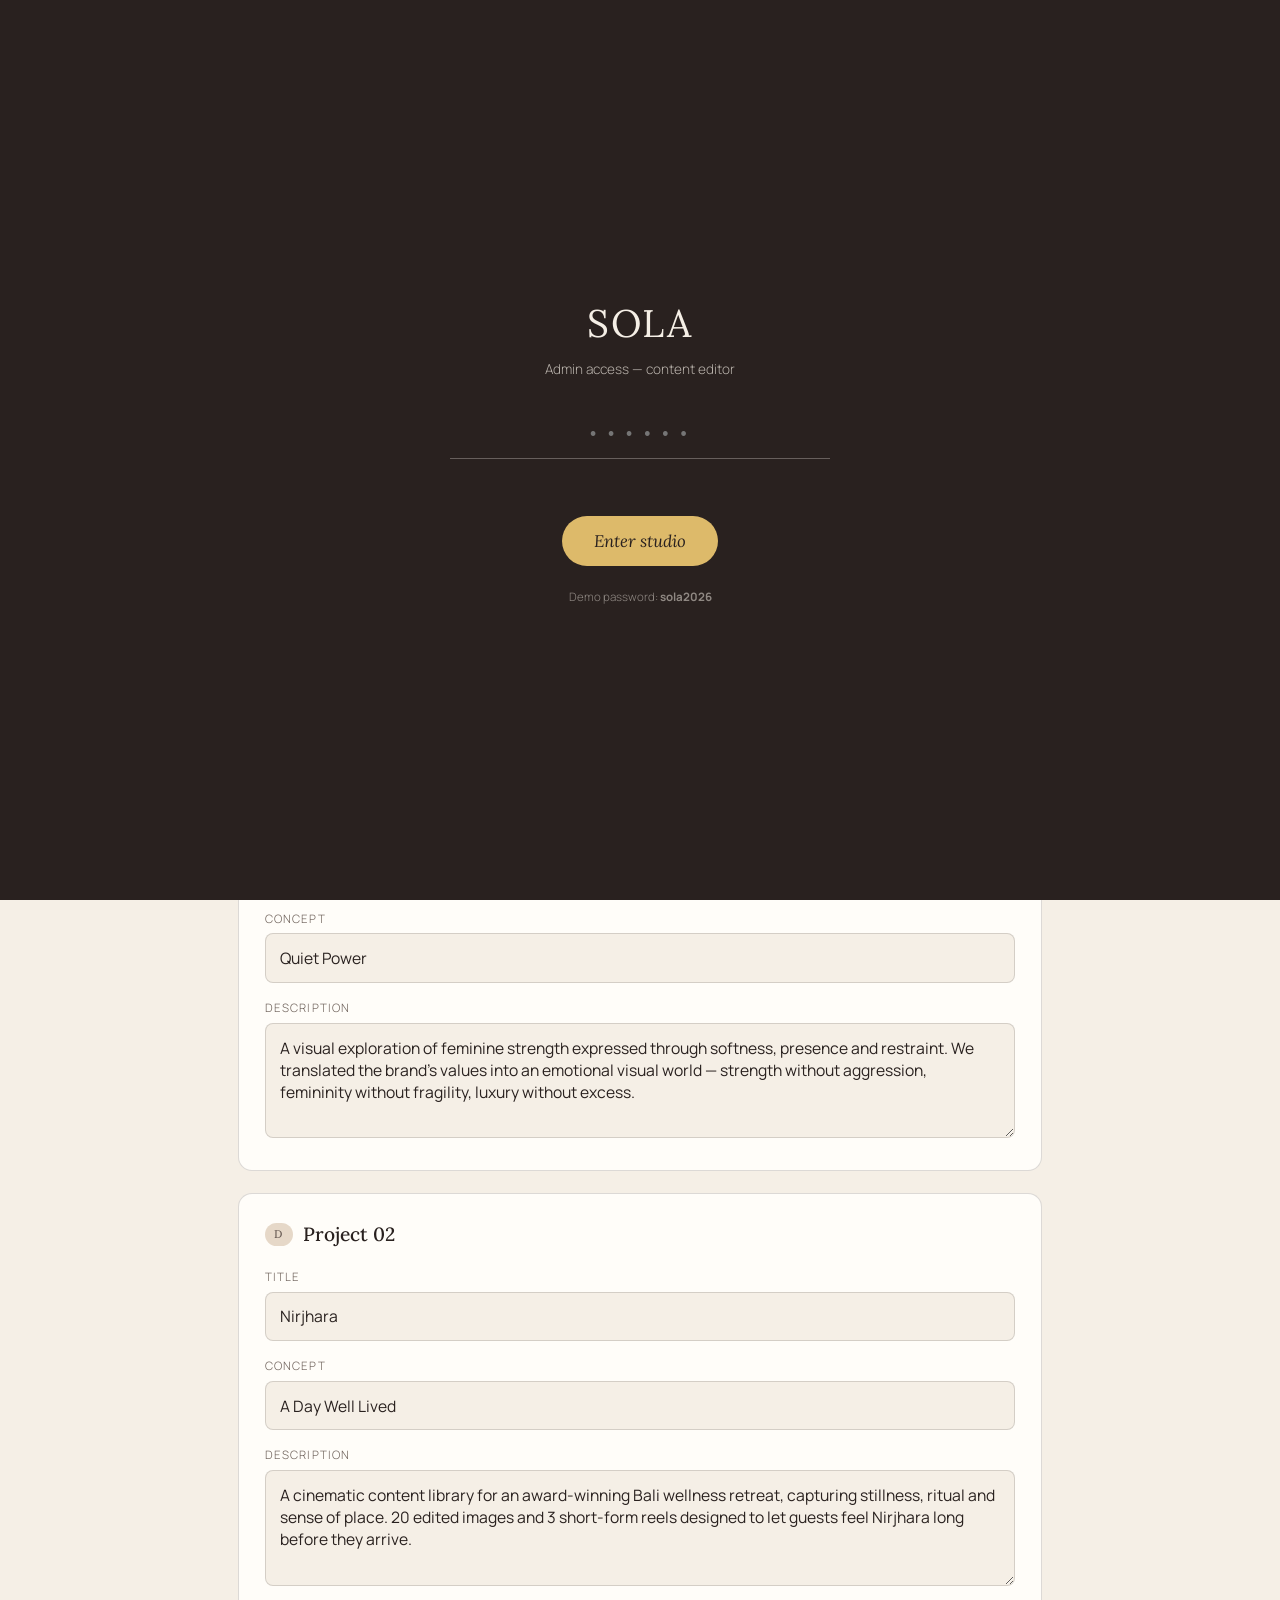
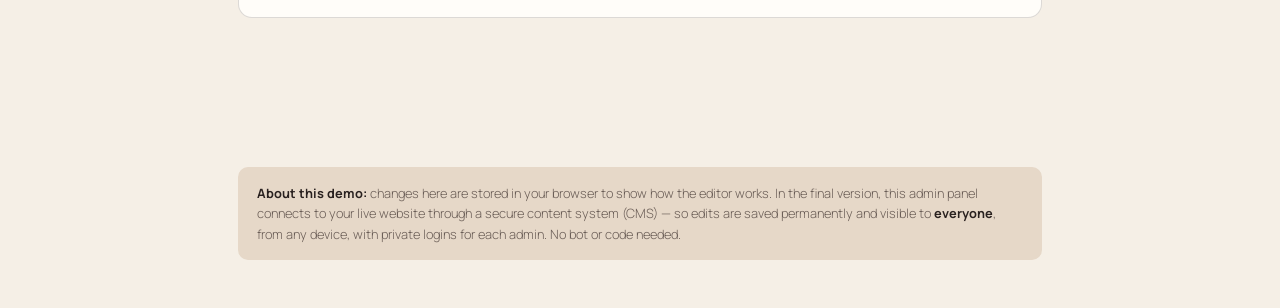
==== admin.html @ 769007fc "feat: SOLA brand palette + Lora/Manrope fonts, Selected Work (Sensei, Nirjhara), admin CMS demo pane" ====
<!DOCTYPE html>
<html lang="en">
<head>
<meta charset="UTF-8" />
<meta name="viewport" content="width=device-width, initial-scale=1.0" />
<meta name="robots" content="noindex, nofollow" />
<title>SOLA · Admin (Demo)</title>
<link rel="preconnect" href="https://fonts.googleapis.com">
<link rel="preconnect" href="https://fonts.gstatic.com" crossorigin>
<link href="https://fonts.googleapis.com/css2?family=Lora:ital,wght@0,400;0,500;1,400&family=Manrope:wght@300;400;500;600&display=swap" rel="stylesheet">
<style>
  :root{
    --cream:#f5efe6;--cream-2:#e6d8c8;--ink:#29211f;--ink-soft:#6b5e57;
    --gold:#ddba6a;--blush:#d9afa3;--line:rgba(41,33,31,.16);--ease:cubic-bezier(.16,1,.3,1);
  }
  *{margin:0;padding:0;box-sizing:border-box}
  body{background:var(--cream);color:var(--ink);font-family:'Manrope',sans-serif;font-weight:300;line-height:1.5;min-height:100vh}
  .serif{font-family:'Lora',serif}
  a{color:var(--gold);text-decoration:none}
  .wrap{max-width:900px;margin:0 auto;padding:clamp(1.4rem,4vw,3rem)}

  /* login */
  #gate{position:fixed;inset:0;background:var(--ink);color:var(--cream);display:flex;align-items:center;justify-content:center;z-index:50}
  #gate .box{width:min(92vw,380px);text-align:center}
  #gate h1{font-family:'Lora',serif;font-weight:400;font-size:2.4rem;margin-bottom:.4rem;letter-spacing:.04em}
  #gate p{opacity:.7;font-size:.85rem;margin-bottom:2rem}
  #gate input{width:100%;background:transparent;border:none;border-bottom:1px solid rgba(245,239,230,.3);color:var(--cream);padding:.8rem 0;font-size:1.1rem;text-align:center;letter-spacing:.2em}
  #gate input:focus{outline:none;border-color:var(--gold)}
  #gate button{margin-top:1.6rem;background:var(--gold);color:var(--ink);border:none;padding:.85rem 2rem;border-radius:50px;font-family:'Lora',serif;font-style:italic;font-size:1.05rem;cursor:pointer}
  #gate .hint{margin-top:1.4rem;font-size:.72rem;opacity:.5}
  #gate .err{color:var(--blush);font-size:.8rem;margin-top:1rem;height:1rem}

  /* panel */
  header.bar{border-bottom:1px solid var(--line);background:var(--cream)}
  header.bar .wrap{display:flex;justify-content:space-between;align-items:center;padding-top:1.2rem;padding-bottom:1.2rem}
  header.bar .logo{font-family:'Lora',serif;font-size:1.4rem;letter-spacing:.3em}
  header.bar .tag{font-size:.66rem;letter-spacing:.18em;text-transform:uppercase;color:var(--ink-soft)}
  .lead{font-family:'Lora',serif;font-size:clamp(1.6rem,4vw,2.6rem);font-weight:400;margin:2.2rem 0 .4rem}
  .sub{color:var(--ink-soft);max-width:60ch;margin-bottom:2.4rem;font-size:.98rem}
  .card{background:#fffdf9;border:1px solid var(--line);border-radius:14px;padding:1.6rem;margin-bottom:1.4rem}
  .card h2{font-family:'Lora',serif;font-weight:500;font-size:1.2rem;margin-bottom:1.2rem;display:flex;align-items:center;gap:.6rem}
  .card h2 .n{font-size:.7rem;background:var(--cream-2);color:var(--ink-soft);padding:.2rem .6rem;border-radius:50px;letter-spacing:.1em}
  label{display:block;font-size:.72rem;letter-spacing:.1em;text-transform:uppercase;color:var(--ink-soft);margin:1rem 0 .4rem}
  input[type=text],textarea{width:100%;background:var(--cream);border:1px solid var(--line);border-radius:8px;padding:.8rem .9rem;font-family:'Manrope';font-size:.98rem;color:var(--ink);resize:vertical}
  input:focus,textarea:focus{outline:none;border-color:var(--gold)}
  .color-row{display:flex;align-items:center;gap:1rem;flex-wrap:wrap}
  .color-row input[type=color]{width:54px;height:40px;border:1px solid var(--line);border-radius:8px;background:none;cursor:pointer}
  .swatches{display:flex;gap:.5rem;flex-wrap:wrap}
  .swatches button{width:32px;height:32px;border-radius:50%;border:1px solid var(--line);cursor:pointer}
  .actions{position:sticky;bottom:0;background:linear-gradient(transparent,var(--cream) 30%);padding:1.4rem 0;display:flex;gap:1rem;flex-wrap:wrap;align-items:center}
  .btn{border:none;border-radius:50px;padding:.9rem 1.8rem;font-family:'Lora',serif;font-style:italic;font-size:1.05rem;cursor:pointer}
  .btn-primary{background:var(--ink);color:var(--cream)}
  .btn-ghost{background:none;border:1px solid var(--line);color:var(--ink)}
  .saved{color:var(--ink-soft);font-size:.85rem;opacity:0;transition:opacity .3s}
  .saved.show{opacity:1}
  .note{font-size:.8rem;color:var(--ink-soft);background:var(--cream-2);border-radius:10px;padding:1rem 1.2rem;margin-top:1.6rem;line-height:1.6}
  .note b{color:var(--ink)}
</style>
</head>
<body>

<div id="gate">
  <div class="box">
    <h1 class="serif">SOLA</h1>
    <p>Admin access — content editor</p>
    <input id="pw" type="password" placeholder="• • • • • •" autocomplete="off"/>
    <div class="err" id="err"></div>
    <button onclick="login()">Enter studio</button>
    <div class="hint">Demo password: <b>sola2026</b></div>
  </div>
</div>

<header class="bar">
  <div class="wrap">
    <span class="logo">SOLA</span>
    <span class="tag">Content editor · Demo</span>
  </div>
</header>

<main class="wrap">
  <p class="lead serif">Edit your website</p>
  <p class="sub">Make changes to your site without touching any code — update text, swap your accent colour and refine your project stories. Click <b>Save &amp; publish</b> and open the site to see them live.</p>

  <div class="card">
    <h2><span class="n">A</span> Brand colour</h2>
    <label>Accent / "Golden Hour"</label>
    <div class="color-row">
      <input type="color" id="accent" value="#ddba6a"/>
      <div class="swatches">
        <button style="background:#ddba6a" onclick="setColor('#ddba6a')" title="Golden Hour"></button>
        <button style="background:#d9afa3" onclick="setColor('#d9afa3')" title="Sun Blush"></button>
        <button style="background:#e6d8c8" onclick="setColor('#e6d8c8')" title="Soft Sand"></button>
        <button style="background:#c79a4b" onclick="setColor('#c79a4b')" title="Deep gold"></button>
      </div>
    </div>
  </div>

  <div class="card">
    <h2><span class="n">B</span> Homepage</h2>
    <label>Hero tagline</label>
    <textarea id="heroTagline" rows="2"></textarea>
  </div>

  <div class="card">
    <h2><span class="n">C</span> Project 01</h2>
    <label>Title</label><input type="text" id="p1Title"/>
    <label>Concept</label><input type="text" id="p1Concept"/>
    <label>Description</label><textarea id="p1Desc" rows="4"></textarea>
  </div>

  <div class="card">
    <h2><span class="n">D</span> Project 02</h2>
    <label>Title</label><input type="text" id="p2Title"/>
    <label>Concept</label><input type="text" id="p2Concept"/>
    <label>Description</label><textarea id="p2Desc" rows="4"></textarea>
  </div>

  <div class="actions">
    <button class="btn btn-primary" onclick="save()">Save &amp; publish</button>
    <a class="btn btn-ghost" href="index.html" target="_blank">Open site ↗</a>
    <button class="btn btn-ghost" onclick="reset()">Reset to defaults</button>
    <span class="saved" id="saved">✓ Saved</span>
  </div>

  <div class="note">
    <b>About this demo:</b> changes here are stored in your browser to show how the editor works. In the final version, this admin panel connects to your live website through a secure content system (CMS) — so edits are saved permanently and visible to <b>everyone</b>, from any device, with private logins for each admin. No bot or code needed.
  </div>
</main>

<script>
  const KEY='sola_cms';
  const FIELDS=['heroTagline','p1Title','p1Concept','p1Desc','p2Title','p2Concept','p2Desc'];
  const DEFAULTS={
    accent:'#ddba6a',
    heroTagline:"Your brand, in its best light. A creative studio for lifestyle, wellness & hospitality brands worth slowing down for.",
    p1Title:'Sensei the Label',p1Concept:'Quiet Power',
    p1Desc:"A visual exploration of feminine strength expressed through softness, presence and restraint. We translated the brand's values into an emotional visual world — strength without aggression, femininity without fragility, luxury without excess.",
    p2Title:'Nirjhara',p2Concept:'A Day Well Lived',
    p2Desc:"A cinematic content library for an award-winning Bali wellness retreat, capturing stillness, ritual and sense of place. 20 edited images and 3 short-form reels designed to let guests feel Nirjhara long before they arrive."
  };

  function login(){
    const v=document.getElementById('pw').value.trim();
    if(v==='sola2026'){sessionStorage.setItem('sola_admin','1');document.getElementById('gate').style.display='none';loadData();}
    else{document.getElementById('err').textContent='Incorrect password';}
  }
  document.getElementById('pw').addEventListener('keydown',e=>{if(e.key==='Enter')login()});
  if(sessionStorage.getItem('sola_admin')==='1'){document.getElementById('gate').style.display='none';}

  function current(){try{return JSON.parse(localStorage.getItem(KEY)||'{}')}catch(e){return {}}}
  function setColor(c){document.getElementById('accent').value=c;}
  function loadData(){
    const d=Object.assign({},DEFAULTS,current());
    document.getElementById('accent').value=d.accent||DEFAULTS.accent;
    FIELDS.forEach(f=>{const el=document.getElementById(f);if(el)el.value=d[f]||'';});
  }
  function save(){
    const d={accent:document.getElementById('accent').value};
    FIELDS.forEach(f=>{d[f]=document.getElementById(f).value;});
    localStorage.setItem(KEY,JSON.stringify(d));
    const s=document.getElementById('saved');s.classList.add('show');setTimeout(()=>s.classList.remove('show'),2200);
  }
  function reset(){localStorage.removeItem(KEY);loadData();const s=document.getElementById('saved');s.textContent='✓ Reset';s.classList.add('show');setTimeout(()=>{s.classList.remove('show');s.textContent='✓ Saved';},2200);}

  loadData();
</script>
</body>
</html>
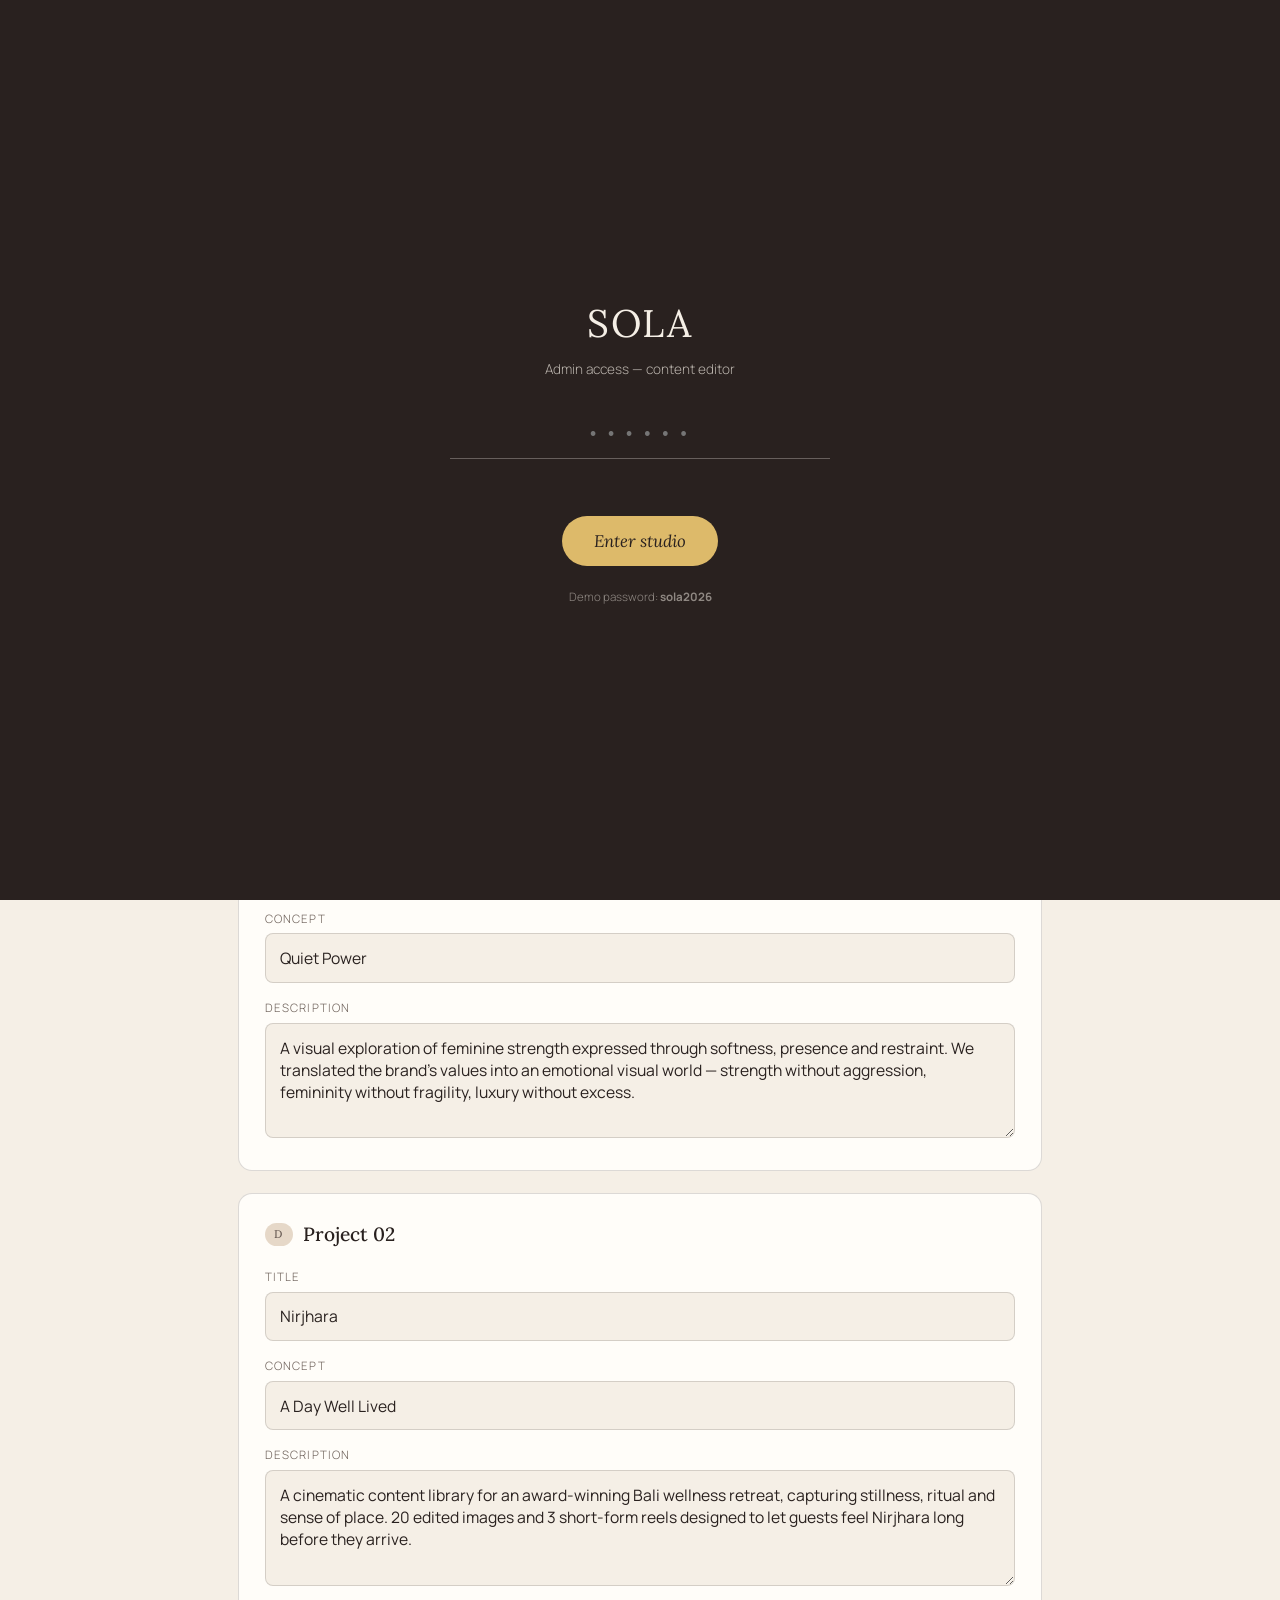
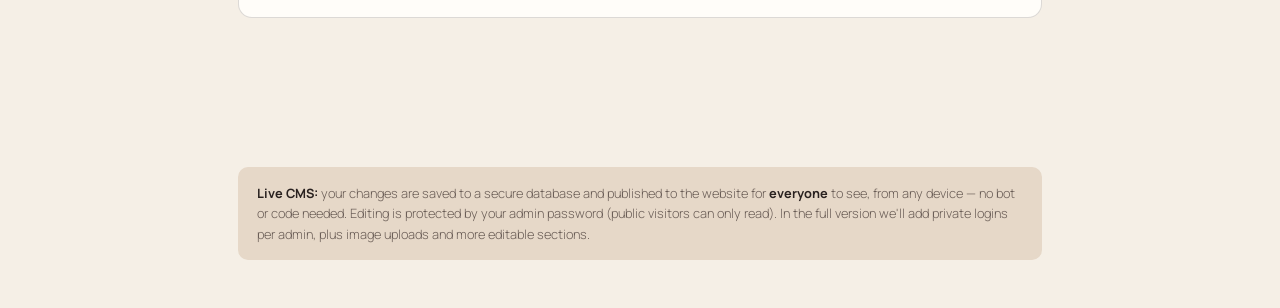
==== commit fd6432b0: "feat: live CMS via Supabase (public read, password-protected save); wire site + admin panel" ====
--- a/admin.html
+++ b/admin.html
@@ -123,12 +123,14 @@
   </div>
 
   <div class="note">
-    <b>About this demo:</b> changes here are stored in your browser to show how the editor works. In the final version, this admin panel connects to your live website through a secure content system (CMS) — so edits are saved permanently and visible to <b>everyone</b>, from any device, with private logins for each admin. No bot or code needed.
+    <b>Live CMS:</b> your changes are saved to a secure database and published to the website for <b>everyone</b> to see, from any device — no bot or code needed. Editing is protected by your admin password (public visitors can only read). In the full version we'll add private logins per admin, plus image uploads and more editable sections.
   </div>
 </main>
 
 <script>
-  const KEY='sola_cms';
+  const SUPA_URL='https://supabasekong-wckks4gsg8owkososoo8sosg.128.140.44.162.sslip.io';
+  const SUPA_KEY='eyJ0eXAiOiJKV1QiLCJhbGciOiJIUzI1NiJ9.eyJpc3MiOiJzdXBhYmFzZSIsImlhdCI6MTc2ODkwNjQ0MCwiZXhwIjo0OTI0NTgwMDQwLCJyb2xlIjoiYW5vbiJ9.aePQztzDdhmgXjPlJ9zxh4_Qf5ex7Au7UyEiF_jzXK0';
+  const SUPA_H={apikey:SUPA_KEY,Authorization:'Bearer '+SUPA_KEY,'Content-Type':'application/json'};
   const FIELDS=['heroTagline','p1Title','p1Concept','p1Desc','p2Title','p2Concept','p2Desc'];
   const DEFAULTS={
     accent:'#ddba6a',
@@ -138,29 +140,44 @@
     p2Title:'Nirjhara',p2Concept:'A Day Well Lived',
     p2Desc:"A cinematic content library for an award-winning Bali wellness retreat, capturing stillness, ritual and sense of place. 20 edited images and 3 short-form reels designed to let guests feel Nirjhara long before they arrive."
   };
+  let adminPass=sessionStorage.getItem('sola_admin_pass')||'';
 
   function login(){
     const v=document.getElementById('pw').value.trim();
-    if(v==='sola2026'){sessionStorage.setItem('sola_admin','1');document.getElementById('gate').style.display='none';loadData();}
+    if(v==='sola2026'){adminPass=v;sessionStorage.setItem('sola_admin','1');sessionStorage.setItem('sola_admin_pass',v);document.getElementById('gate').style.display='none';loadData();}
     else{document.getElementById('err').textContent='Incorrect password';}
   }
   document.getElementById('pw').addEventListener('keydown',e=>{if(e.key==='Enter')login()});
   if(sessionStorage.getItem('sola_admin')==='1'){document.getElementById('gate').style.display='none';}
 
-  function current(){try{return JSON.parse(localStorage.getItem(KEY)||'{}')}catch(e){return {}}}
   function setColor(c){document.getElementById('accent').value=c;}
-  function loadData(){
-    const d=Object.assign({},DEFAULTS,current());
+  function fill(d){
     document.getElementById('accent').value=d.accent||DEFAULTS.accent;
-    FIELDS.forEach(f=>{const el=document.getElementById(f);if(el)el.value=d[f]||'';});
+    FIELDS.forEach(f=>{const el=document.getElementById(f);if(el)el.value=(d[f]!=null&&d[f]!=='')?d[f]:'';});
   }
-  function save(){
+  async function loadData(){
+    let saved={};
+    try{
+      const r=await fetch(`${SUPA_URL}/rest/v1/sola_cms?id=eq.site&select=data`,{headers:SUPA_H});
+      const j=await r.json(); if(j&&j[0]&&j[0].data) saved=j[0].data;
+    }catch(e){}
+    fill(Object.assign({},DEFAULTS,saved));
+  }
+  function flash(msg){const s=document.getElementById('saved');s.textContent=msg;s.classList.add('show');setTimeout(()=>{s.classList.remove('show');s.textContent='✓ Saved';},2600);}
+  async function save(){
     const d={accent:document.getElementById('accent').value};
     FIELDS.forEach(f=>{d[f]=document.getElementById(f).value;});
-    localStorage.setItem(KEY,JSON.stringify(d));
-    const s=document.getElementById('saved');s.classList.add('show');setTimeout(()=>s.classList.remove('show'),2200);
+    try{
+      const r=await fetch(`${SUPA_URL}/rest/v1/rpc/sola_cms_save`,{method:'POST',headers:SUPA_H,body:JSON.stringify({p_pass:adminPass||'sola2026',p_data:d})});
+      if(r.ok){try{localStorage.setItem('sola_cms',JSON.stringify(d));}catch(_){} flash('✓ Saved & published');}
+      else{flash('✗ Save failed');}
+    }catch(e){flash('✗ Network error');}
   }
-  function reset(){localStorage.removeItem(KEY);loadData();const s=document.getElementById('saved');s.textContent='✓ Reset';s.classList.add('show');setTimeout(()=>{s.classList.remove('show');s.textContent='✓ Saved';},2200);}
+  async function reset(){
+    try{await fetch(`${SUPA_URL}/rest/v1/rpc/sola_cms_save`,{method:'POST',headers:SUPA_H,body:JSON.stringify({p_pass:adminPass||'sola2026',p_data:{}})});}catch(e){}
+    try{localStorage.removeItem('sola_cms');}catch(_){}
+    fill(DEFAULTS);flash('✓ Reset');
+  }
 
   loadData();
 </script>
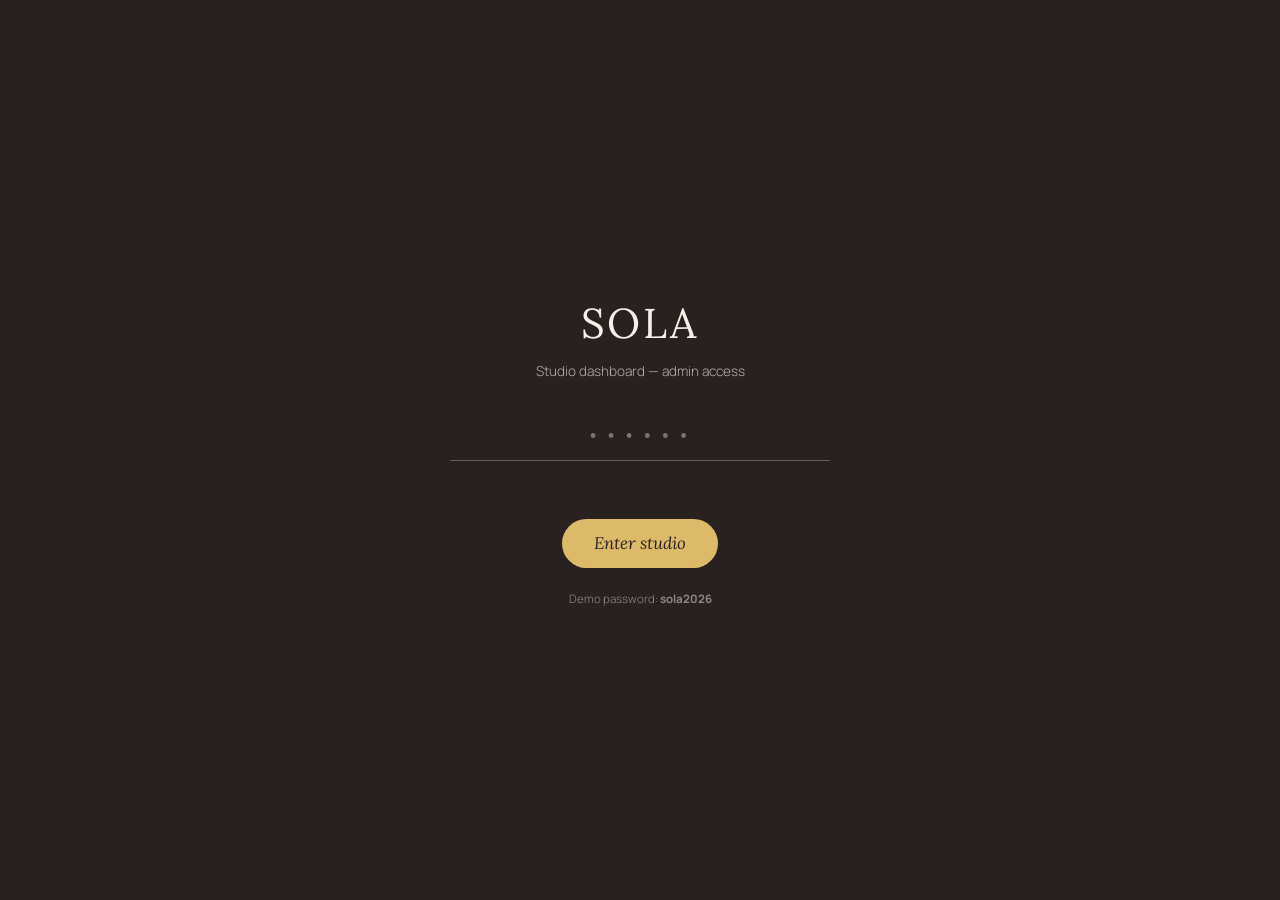
==== commit 59b3d6e8: "feat: studio dashboard (Dashboard/Content/SEO/Email/Analytics/Settings) + inline visual editor on li" ====
--- a/admin.html
+++ b/admin.html
@@ -4,25 +4,26 @@
 <meta charset="UTF-8" />
 <meta name="viewport" content="width=device-width, initial-scale=1.0" />
 <meta name="robots" content="noindex, nofollow" />
-<title>SOLA · Admin (Demo)</title>
+<title>SOLA · Studio Dashboard</title>
 <link rel="preconnect" href="https://fonts.googleapis.com">
 <link rel="preconnect" href="https://fonts.gstatic.com" crossorigin>
-<link href="https://fonts.googleapis.com/css2?family=Lora:ital,wght@0,400;0,500;1,400&family=Manrope:wght@300;400;500;600&display=swap" rel="stylesheet">
+<link href="https://fonts.googleapis.com/css2?family=Lora:ital,wght@0,400;0,500;1,400&family=Manrope:wght@300;400;500;600;700&display=swap" rel="stylesheet">
 <style>
   :root{
     --cream:#f5efe6;--cream-2:#e6d8c8;--ink:#29211f;--ink-soft:#6b5e57;
-    --gold:#ddba6a;--blush:#d9afa3;--line:rgba(41,33,31,.16);--ease:cubic-bezier(.16,1,.3,1);
+    --gold:#ddba6a;--blush:#d9afa3;--line:rgba(41,33,31,.14);--ok:#5d8a6a;--ease:cubic-bezier(.16,1,.3,1);
+    --panel:#fffdf9;
   }
   *{margin:0;padding:0;box-sizing:border-box}
-  body{background:var(--cream);color:var(--ink);font-family:'Manrope',sans-serif;font-weight:300;line-height:1.5;min-height:100vh}
+  body{background:var(--cream);color:var(--ink);font-family:'Manrope',sans-serif;font-weight:300;line-height:1.5}
   .serif{font-family:'Lora',serif}
   a{color:var(--gold);text-decoration:none}
-  .wrap{max-width:900px;margin:0 auto;padding:clamp(1.4rem,4vw,3rem)}
+  button{font-family:'Manrope',sans-serif}
 
   /* login */
-  #gate{position:fixed;inset:0;background:var(--ink);color:var(--cream);display:flex;align-items:center;justify-content:center;z-index:50}
+  #gate{position:fixed;inset:0;background:var(--ink);color:var(--cream);display:flex;align-items:center;justify-content:center;z-index:100}
   #gate .box{width:min(92vw,380px);text-align:center}
-  #gate h1{font-family:'Lora',serif;font-weight:400;font-size:2.4rem;margin-bottom:.4rem;letter-spacing:.04em}
+  #gate h1{font-family:'Lora',serif;font-weight:400;font-size:2.6rem;margin-bottom:.4rem;letter-spacing:.06em}
   #gate p{opacity:.7;font-size:.85rem;margin-bottom:2rem}
   #gate input{width:100%;background:transparent;border:none;border-bottom:1px solid rgba(245,239,230,.3);color:var(--cream);padding:.8rem 0;font-size:1.1rem;text-align:center;letter-spacing:.2em}
   #gate input:focus{outline:none;border-color:var(--gold)}
@@ -30,31 +31,71 @@
   #gate .hint{margin-top:1.4rem;font-size:.72rem;opacity:.5}
   #gate .err{color:var(--blush);font-size:.8rem;margin-top:1rem;height:1rem}
 
-  /* panel */
-  header.bar{border-bottom:1px solid var(--line);background:var(--cream)}
-  header.bar .wrap{display:flex;justify-content:space-between;align-items:center;padding-top:1.2rem;padding-bottom:1.2rem}
-  header.bar .logo{font-family:'Lora',serif;font-size:1.4rem;letter-spacing:.3em}
-  header.bar .tag{font-size:.66rem;letter-spacing:.18em;text-transform:uppercase;color:var(--ink-soft)}
-  .lead{font-family:'Lora',serif;font-size:clamp(1.6rem,4vw,2.6rem);font-weight:400;margin:2.2rem 0 .4rem}
-  .sub{color:var(--ink-soft);max-width:60ch;margin-bottom:2.4rem;font-size:.98rem}
-  .card{background:#fffdf9;border:1px solid var(--line);border-radius:14px;padding:1.6rem;margin-bottom:1.4rem}
-  .card h2{font-family:'Lora',serif;font-weight:500;font-size:1.2rem;margin-bottom:1.2rem;display:flex;align-items:center;gap:.6rem}
-  .card h2 .n{font-size:.7rem;background:var(--cream-2);color:var(--ink-soft);padding:.2rem .6rem;border-radius:50px;letter-spacing:.1em}
+  /* shell */
+  .shell{display:grid;grid-template-columns:240px 1fr;min-height:100vh}
+  aside{background:var(--ink);color:var(--cream);padding:1.6rem 1rem;position:sticky;top:0;height:100vh;display:flex;flex-direction:column}
+  aside .logo{font-family:'Lora',serif;font-size:1.5rem;letter-spacing:.3em;padding:.4rem .8rem 1.6rem}
+  aside nav{display:flex;flex-direction:column;gap:.2rem}
+  aside nav a{color:rgba(245,239,230,.75);padding:.7rem .9rem;border-radius:10px;font-size:.9rem;cursor:pointer;display:flex;align-items:center;gap:.7rem;transition:.2s}
+  aside nav a:hover{background:rgba(245,239,230,.08);color:var(--cream)}
+  aside nav a.active{background:var(--gold);color:var(--ink);font-weight:500}
+  aside .foot{margin-top:auto;font-size:.7rem;color:rgba(245,239,230,.45);padding:.8rem;line-height:1.6}
+  aside .ico{width:16px;text-align:center}
+
+  main{padding:clamp(1.4rem,3vw,2.6rem);max-width:1000px}
+  .top{display:flex;justify-content:space-between;align-items:center;margin-bottom:2rem;flex-wrap:wrap;gap:1rem}
+  .top h1{font-family:'Lora',serif;font-weight:500;font-size:clamp(1.6rem,4vw,2.3rem)}
+  .top .actions{display:flex;gap:.8rem;align-items:center}
+  .btn{border:none;border-radius:50px;padding:.7rem 1.4rem;font-size:.85rem;cursor:pointer}
+  .btn-primary{background:var(--ink);color:var(--cream)}
+  .btn-ghost{background:none;border:1px solid var(--line);color:var(--ink)}
+  .saved{color:var(--ok);font-size:.85rem;opacity:0;transition:opacity .3s}
+  .saved.show{opacity:1}
+
+  section.view{display:none}
+  section.view.active{display:block;animation:fade .4s var(--ease)}
+  @keyframes fade{from{opacity:0;transform:translateY(8px)}to{opacity:1;transform:none}}
+
+  .card{background:var(--panel);border:1px solid var(--line);border-radius:14px;padding:1.6rem;margin-bottom:1.4rem}
+  .card h2{font-family:'Lora',serif;font-weight:500;font-size:1.15rem;margin-bottom:1.2rem;display:flex;align-items:center;gap:.6rem}
+  .card h2 .n{font-size:.66rem;background:var(--cream-2);color:var(--ink-soft);padding:.2rem .6rem;border-radius:50px;letter-spacing:.1em}
   label{display:block;font-size:.72rem;letter-spacing:.1em;text-transform:uppercase;color:var(--ink-soft);margin:1rem 0 .4rem}
-  input[type=text],textarea{width:100%;background:var(--cream);border:1px solid var(--line);border-radius:8px;padding:.8rem .9rem;font-family:'Manrope';font-size:.98rem;color:var(--ink);resize:vertical}
+  input[type=text],textarea{width:100%;background:var(--cream);border:1px solid var(--line);border-radius:8px;padding:.8rem .9rem;font-family:'Manrope';font-size:.96rem;color:var(--ink);resize:vertical}
   input:focus,textarea:focus{outline:none;border-color:var(--gold)}
+  .hintline{font-size:.74rem;color:var(--ink-soft);margin-top:.3rem}
   .color-row{display:flex;align-items:center;gap:1rem;flex-wrap:wrap}
   .color-row input[type=color]{width:54px;height:40px;border:1px solid var(--line);border-radius:8px;background:none;cursor:pointer}
   .swatches{display:flex;gap:.5rem;flex-wrap:wrap}
   .swatches button{width:32px;height:32px;border-radius:50%;border:1px solid var(--line);cursor:pointer}
-  .actions{position:sticky;bottom:0;background:linear-gradient(transparent,var(--cream) 30%);padding:1.4rem 0;display:flex;gap:1rem;flex-wrap:wrap;align-items:center}
-  .btn{border:none;border-radius:50px;padding:.9rem 1.8rem;font-family:'Lora',serif;font-style:italic;font-size:1.05rem;cursor:pointer}
-  .btn-primary{background:var(--ink);color:var(--cream)}
-  .btn-ghost{background:none;border:1px solid var(--line);color:var(--ink)}
-  .saved{color:var(--ink-soft);font-size:.85rem;opacity:0;transition:opacity .3s}
-  .saved.show{opacity:1}
-  .note{font-size:.8rem;color:var(--ink-soft);background:var(--cream-2);border-radius:10px;padding:1rem 1.2rem;margin-top:1.6rem;line-height:1.6}
+
+  .kpis{display:grid;grid-template-columns:repeat(auto-fit,minmax(160px,1fr));gap:1rem;margin-bottom:1.4rem}
+  .kpi{background:var(--panel);border:1px solid var(--line);border-radius:14px;padding:1.3rem}
+  .kpi .v{font-family:'Lora',serif;font-size:2rem;line-height:1}
+  .kpi .l{font-size:.74rem;color:var(--ink-soft);margin-top:.4rem;letter-spacing:.04em}
+  .kpi .d{font-size:.72rem;color:var(--ok);margin-top:.3rem}
+  .muted-tag{display:inline-block;font-size:.64rem;letter-spacing:.12em;text-transform:uppercase;background:var(--cream-2);color:var(--ink-soft);padding:.25rem .6rem;border-radius:50px;margin-left:.5rem}
+
+  .serp{background:#fff;border:1px solid var(--line);border-radius:10px;padding:1rem 1.2rem}
+  .serp .u{color:#5f6368;font-size:.78rem}
+  .serp .t{color:#1a0dab;font-size:1.15rem;margin:.2rem 0}
+  .serp .d{color:#4d5156;font-size:.85rem}
+
+  .check{list-style:none;display:flex;flex-direction:column;gap:.5rem}
+  .check li{display:flex;align-items:center;gap:.6rem;font-size:.9rem;color:var(--ink-soft)}
+  .check li b{color:var(--ink);font-weight:500}
+  .dot{width:9px;height:9px;border-radius:50%;background:var(--ok);flex:none}
+  .dot.warn{background:var(--gold)}
+
+  table{width:100%;border-collapse:collapse;font-size:.88rem}
+  th,td{text-align:left;padding:.7rem .6rem;border-bottom:1px solid var(--line)}
+  th{font-size:.7rem;letter-spacing:.08em;text-transform:uppercase;color:var(--ink-soft);font-weight:500}
+  .pill{font-size:.7rem;padding:.2rem .6rem;border-radius:50px;background:var(--cream-2);color:var(--ink-soft)}
+  .pill.live{background:rgba(93,138,106,.18);color:var(--ok)}
+
+  .note{font-size:.82rem;color:var(--ink-soft);background:var(--cream-2);border-radius:10px;padding:1rem 1.2rem;line-height:1.6}
   .note b{color:var(--ink)}
+  .soon{opacity:.85}
+  @media(max-width:760px){.shell{grid-template-columns:1fr}aside{position:static;height:auto;flex-direction:row;flex-wrap:wrap;align-items:center}aside .logo{padding:.4rem .8rem}aside nav{flex-direction:row;flex-wrap:wrap}aside .foot{display:none}}
 </style>
 </head>
 <body>
@@ -62,7 +103,7 @@
 <div id="gate">
   <div class="box">
     <h1 class="serif">SOLA</h1>
-    <p>Admin access — content editor</p>
+    <p>Studio dashboard — admin access</p>
     <input id="pw" type="password" placeholder="• • • • • •" autocomplete="off"/>
     <div class="err" id="err"></div>
     <button onclick="login()">Enter studio</button>
@@ -70,75 +111,195 @@
   </div>
 </div>
 
-<header class="bar">
-  <div class="wrap">
-    <span class="logo">SOLA</span>
-    <span class="tag">Content editor · Demo</span>
-  </div>
-</header>
-
-<main class="wrap">
-  <p class="lead serif">Edit your website</p>
-  <p class="sub">Make changes to your site without touching any code — update text, swap your accent colour and refine your project stories. Click <b>Save &amp; publish</b> and open the site to see them live.</p>
-
-  <div class="card">
-    <h2><span class="n">A</span> Brand colour</h2>
-    <label>Accent / "Golden Hour"</label>
-    <div class="color-row">
-      <input type="color" id="accent" value="#ddba6a"/>
-      <div class="swatches">
-        <button style="background:#ddba6a" onclick="setColor('#ddba6a')" title="Golden Hour"></button>
-        <button style="background:#d9afa3" onclick="setColor('#d9afa3')" title="Sun Blush"></button>
-        <button style="background:#e6d8c8" onclick="setColor('#e6d8c8')" title="Soft Sand"></button>
-        <button style="background:#c79a4b" onclick="setColor('#c79a4b')" title="Deep gold"></button>
+<div class="shell">
+  <aside>
+    <div class="logo">SOLA</div>
+    <nav>
+      <a data-view="dashboard" class="active"><span class="ico">◰</span> Dashboard</a>
+      <a data-view="content"><span class="ico">✎</span> Content</a>
+      <a data-view="seo"><span class="ico">⌕</span> SEO</a>
+      <a data-view="email"><span class="ico">✉</span> Email marketing</a>
+      <a data-view="analytics"><span class="ico">▤</span> Analytics</a>
+      <a data-view="settings"><span class="ico">⚙</span> Settings</a>
+    </nav>
+    <div class="foot">SOLA Studio Dashboard<br>by Stratoma AI · Demo</div>
+  </aside>
+
+  <main>
+    <div class="top">
+      <h1 id="viewTitle" class="serif">Dashboard</h1>
+      <div class="actions">
+        <span class="saved" id="saved">✓ Saved</span>
+        <a class="btn btn-ghost" href="index.html" target="_blank">View site ↗</a>
+        <button class="btn btn-primary" onclick="save()">Save &amp; publish</button>
       </div>
     </div>
-  </div>
-
-  <div class="card">
-    <h2><span class="n">B</span> Homepage</h2>
-    <label>Hero tagline</label>
-    <textarea id="heroTagline" rows="2"></textarea>
-  </div>
-
-  <div class="card">
-    <h2><span class="n">C</span> Project 01</h2>
-    <label>Title</label><input type="text" id="p1Title"/>
-    <label>Concept</label><input type="text" id="p1Concept"/>
-    <label>Description</label><textarea id="p1Desc" rows="4"></textarea>
-  </div>
-
-  <div class="card">
-    <h2><span class="n">D</span> Project 02</h2>
-    <label>Title</label><input type="text" id="p2Title"/>
-    <label>Concept</label><input type="text" id="p2Concept"/>
-    <label>Description</label><textarea id="p2Desc" rows="4"></textarea>
-  </div>
-
-  <div class="actions">
-    <button class="btn btn-primary" onclick="save()">Save &amp; publish</button>
-    <a class="btn btn-ghost" href="index.html" target="_blank">Open site ↗</a>
-    <button class="btn btn-ghost" onclick="reset()">Reset to defaults</button>
-    <span class="saved" id="saved">✓ Saved</span>
-  </div>
-
-  <div class="note">
-    <b>Live CMS:</b> your changes are saved to a secure database and published to the website for <b>everyone</b> to see, from any device — no bot or code needed. Editing is protected by your admin password (public visitors can only read). In the full version we'll add private logins per admin, plus image uploads and more editable sections.
-  </div>
-</main>
+
+    <!-- DASHBOARD -->
+    <section class="view active" id="dashboard">
+      <div class="kpis">
+        <div class="kpi"><div class="v">1,248</div><div class="l">Visitors · 30d</div><div class="d">▲ 18%</div></div>
+        <div class="kpi"><div class="v">86</div><div class="l">Newsletter subscribers</div><div class="d">▲ 12 new</div></div>
+        <div class="kpi"><div class="v">9</div><div class="l">Enquiries · 30d</div><div class="d">▲ 3</div></div>
+        <div class="kpi"><div class="v">92</div><div class="l">SEO score</div><div class="d">Good</div></div>
+      </div>
+      <div class="card">
+        <h2>Welcome back ✦</h2>
+        <p style="color:var(--ink-soft);max-width:60ch">This is your studio control centre. Edit your website content, manage SEO, send email campaigns and track performance — all in one place, no code or bot needed.</p>
+        <p class="note soon" style="margin-top:1.2rem">Sample figures shown for the demo. In the full version these connect to your live Google Analytics, your email tool and your real enquiry inbox.</p>
+      </div>
+    </section>
+
+    <!-- CONTENT -->
+    <section class="view" id="content">
+      <div class="card">
+        <h2><span class="n">A</span> Brand colour</h2>
+        <label>Accent / "Golden Hour"</label>
+        <div class="color-row">
+          <input type="color" id="accent" value="#ddba6a"/>
+          <div class="swatches">
+            <button style="background:#ddba6a" onclick="setColor('#ddba6a')" title="Golden Hour"></button>
+            <button style="background:#d9afa3" onclick="setColor('#d9afa3')" title="Sun Blush"></button>
+            <button style="background:#e6d8c8" onclick="setColor('#e6d8c8')" title="Soft Sand"></button>
+            <button style="background:#c79a4b" onclick="setColor('#c79a4b')" title="Deep gold"></button>
+          </div>
+        </div>
+        <p class="hintline">Tip: you can also edit text directly on the website — open the site and click <b>✎ Edit page</b>.</p>
+      </div>
+      <div class="card">
+        <h2><span class="n">B</span> Homepage</h2>
+        <label>Hero tagline</label>
+        <textarea id="heroTagline" rows="2"></textarea>
+      </div>
+      <div class="card">
+        <h2><span class="n">C</span> Project 01</h2>
+        <label>Title</label><input type="text" id="p1Title"/>
+        <label>Concept</label><input type="text" id="p1Concept"/>
+        <label>Description</label><textarea id="p1Desc" rows="4"></textarea>
+      </div>
+      <div class="card">
+        <h2><span class="n">D</span> Project 02</h2>
+        <label>Title</label><input type="text" id="p2Title"/>
+        <label>Concept</label><input type="text" id="p2Concept"/>
+        <label>Description</label><textarea id="p2Desc" rows="4"></textarea>
+      </div>
+    </section>
+
+    <!-- SEO -->
+    <section class="view" id="seo">
+      <div class="card">
+        <h2><span class="n">⌕</span> Search engine settings</h2>
+        <label>Page title (meta title)</label>
+        <input type="text" id="seoTitle" oninput="serp()"/>
+        <p class="hintline">Recommended ≤ 60 characters. <span id="seoTitleLen"></span></p>
+        <label>Meta description</label>
+        <textarea id="seoDescription" rows="3" oninput="serp()"></textarea>
+        <p class="hintline">Recommended ≤ 155 characters. <span id="seoDescLen"></span></p>
+        <label>Keywords</label>
+        <input type="text" id="seoKeywords" placeholder="brand strategy, creative direction, Bali, wellness branding"/>
+        <p class="hintline">These are saved to your live site when you press Save &amp; publish.</p>
+      </div>
+      <div class="card">
+        <h2>Google preview</h2>
+        <div class="serp">
+          <div class="u">www.thesola.studio</div>
+          <div class="t serif" id="serpT">SOLA — Your brand, in its best light</div>
+          <div class="d" id="serpD">SOLA is a creative studio specialising in brand strategy, creative direction and storytelling.</div>
+        </div>
+      </div>
+      <div class="card">
+        <h2>SEO checklist</h2>
+        <ul class="check">
+          <li><span class="dot"></span><b>Title &amp; description</b> set</li>
+          <li><span class="dot"></span><b>Mobile-friendly</b> &amp; responsive</li>
+          <li><span class="dot"></span><b>Fast loading</b> (optimised images &amp; fonts)</li>
+          <li><span class="dot warn"></span><b>Connect Google Search Console</b> <span class="muted-tag">full version</span></li>
+          <li><span class="dot warn"></span><b>Sitemap &amp; structured data</b> <span class="muted-tag">full version</span></li>
+        </ul>
+      </div>
+    </section>
+
+    <!-- EMAIL -->
+    <section class="view" id="email">
+      <div class="kpis">
+        <div class="kpi"><div class="v">86</div><div class="l">Subscribers</div><div class="d">▲ 12 · 30d</div></div>
+        <div class="kpi"><div class="v">41%</div><div class="l">Avg. open rate</div></div>
+        <div class="kpi"><div class="v">3</div><div class="l">Campaigns sent</div></div>
+      </div>
+      <div class="card">
+        <h2>Campaigns <span class="muted-tag">demo</span></h2>
+        <table>
+          <tr><th>Campaign</th><th>Sent</th><th>Opens</th><th>Status</th></tr>
+          <tr><td>New chapter — Studio relaunch</td><td>2 Jun</td><td>44%</td><td><span class="pill live">Sent</span></td></tr>
+          <tr><td>Nirjhara · A Day Well Lived</td><td>19 May</td><td>39%</td><td><span class="pill live">Sent</span></td></tr>
+          <tr><td>Summer waitlist</td><td>—</td><td>—</td><td><span class="pill">Draft</span></td></tr>
+        </table>
+        <p style="margin-top:1.2rem"><button class="btn btn-ghost" onclick="alert('In the full version this opens the campaign composer connected to your email tool (Mailchimp / Brevo).')">+ New campaign</button></p>
+      </div>
+      <div class="card">
+        <h2>Audience capture</h2>
+        <p style="color:var(--ink-soft);max-width:62ch">Your website's contact &amp; newsletter forms feed subscribers straight into this list.</p>
+        <p class="note soon" style="margin-top:1rem">In the full version we connect this to <b>Mailchimp</b> or <b>Brevo</b> so you can send real campaigns, automations and welcome sequences. We set it up for you.</p>
+      </div>
+    </section>
+
+    <!-- ANALYTICS -->
+    <section class="view" id="analytics">
+      <div class="kpis">
+        <div class="kpi"><div class="v">1,248</div><div class="l">Visitors · 30d</div><div class="d">▲ 18%</div></div>
+        <div class="kpi"><div class="v">3,914</div><div class="l">Page views</div><div class="d">▲ 22%</div></div>
+        <div class="kpi"><div class="v">2m 41s</div><div class="l">Avg. time on site</div></div>
+        <div class="kpi"><div class="v">Instagram</div><div class="l">Top source</div></div>
+      </div>
+      <div class="card">
+        <h2>Top pages <span class="muted-tag">demo</span></h2>
+        <table>
+          <tr><th>Page</th><th>Views</th><th>Avg. time</th></tr>
+          <tr><td>Home</td><td>1,902</td><td>2m 10s</td></tr>
+          <tr><td>Selected work</td><td>1,103</td><td>3m 02s</td></tr>
+          <tr><td>Packages</td><td>624</td><td>1m 48s</td></tr>
+          <tr><td>Contact</td><td>285</td><td>1m 05s</td></tr>
+        </table>
+        <p class="note soon" style="margin-top:1.2rem">Connects to your real <b>Google Analytics</b> in the full version for live traffic, sources and conversions.</p>
+      </div>
+    </section>
+
+    <!-- SETTINGS -->
+    <section class="view" id="settings">
+      <div class="card">
+        <h2>Administrators</h2>
+        <table>
+          <tr><th>Name</th><th>Email</th><th>Role</th></tr>
+          <tr><td>Becks</td><td>becks@thesola.studio</td><td><span class="pill">Owner</span></td></tr>
+          <tr><td>Swan</td><td>swan@thesola.studio</td><td><span class="pill">Editor</span></td></tr>
+        </table>
+        <p class="note soon" style="margin-top:1.2rem">In the full version each admin gets a private, secure login (no shared password) and you can add or remove people here.</p>
+      </div>
+      <div class="card">
+        <h2>Reset</h2>
+        <p style="color:var(--ink-soft);margin-bottom:1rem">Restore all website content to the original defaults.</p>
+        <button class="btn btn-ghost" onclick="reset()">Reset to defaults</button>
+      </div>
+    </section>
+
+  </main>
+</div>
 
 <script>
   const SUPA_URL='https://supabasekong-wckks4gsg8owkososoo8sosg.128.140.44.162.sslip.io';
   const SUPA_KEY='eyJ0eXAiOiJKV1QiLCJhbGciOiJIUzI1NiJ9.eyJpc3MiOiJzdXBhYmFzZSIsImlhdCI6MTc2ODkwNjQ0MCwiZXhwIjo0OTI0NTgwMDQwLCJyb2xlIjoiYW5vbiJ9.aePQztzDdhmgXjPlJ9zxh4_Qf5ex7Au7UyEiF_jzXK0';
   const SUPA_H={apikey:SUPA_KEY,Authorization:'Bearer '+SUPA_KEY,'Content-Type':'application/json'};
-  const FIELDS=['heroTagline','p1Title','p1Concept','p1Desc','p2Title','p2Concept','p2Desc'];
+  const FIELDS=['heroTagline','p1Title','p1Concept','p1Desc','p2Title','p2Concept','p2Desc','seoTitle','seoDescription','seoKeywords'];
   const DEFAULTS={
     accent:'#ddba6a',
     heroTagline:"Your brand, in its best light. A creative studio for lifestyle, wellness & hospitality brands worth slowing down for.",
     p1Title:'Sensei the Label',p1Concept:'Quiet Power',
     p1Desc:"A visual exploration of feminine strength expressed through softness, presence and restraint. We translated the brand's values into an emotional visual world — strength without aggression, femininity without fragility, luxury without excess.",
     p2Title:'Nirjhara',p2Concept:'A Day Well Lived',
-    p2Desc:"A cinematic content library for an award-winning Bali wellness retreat, capturing stillness, ritual and sense of place. 20 edited images and 3 short-form reels designed to let guests feel Nirjhara long before they arrive."
+    p2Desc:"A cinematic content library for an award-winning Bali wellness retreat, capturing stillness, ritual and sense of place. 20 edited images and 3 short-form reels designed to let guests feel Nirjhara long before they arrive.",
+    seoTitle:'SOLA — Your brand, in its best light',
+    seoDescription:'SOLA is a creative studio specialising in brand strategy, creative direction and storytelling for lifestyle, wellness and hospitality brands.',
+    seoKeywords:'brand strategy, creative direction, storytelling, wellness branding, hospitality branding, Bali'
   };
   let adminPass=sessionStorage.getItem('sola_admin_pass')||'';
 
@@ -150,10 +311,30 @@
   document.getElementById('pw').addEventListener('keydown',e=>{if(e.key==='Enter')login()});
   if(sessionStorage.getItem('sola_admin')==='1'){document.getElementById('gate').style.display='none';}
 
+  /* sidebar navigation */
+  document.querySelectorAll('aside nav a').forEach(a=>{
+    a.addEventListener('click',()=>{
+      document.querySelectorAll('aside nav a').forEach(x=>x.classList.remove('active'));
+      a.classList.add('active');
+      const v=a.dataset.view;
+      document.querySelectorAll('section.view').forEach(s=>s.classList.toggle('active',s.id===v));
+      document.getElementById('viewTitle').textContent=a.textContent.trim();
+    });
+  });
+
   function setColor(c){document.getElementById('accent').value=c;}
+  function serp(){
+    const t=document.getElementById('seoTitle').value||DEFAULTS.seoTitle;
+    const d=document.getElementById('seoDescription').value||DEFAULTS.seoDescription;
+    document.getElementById('serpT').textContent=t;
+    document.getElementById('serpD').textContent=d;
+    document.getElementById('seoTitleLen').textContent=t.length+' chars';
+    document.getElementById('seoDescLen').textContent=d.length+' chars';
+  }
   function fill(d){
     document.getElementById('accent').value=d.accent||DEFAULTS.accent;
     FIELDS.forEach(f=>{const el=document.getElementById(f);if(el)el.value=(d[f]!=null&&d[f]!=='')?d[f]:'';});
+    serp();
   }
   async function loadData(){
     let saved={};
@@ -163,19 +344,17 @@
     }catch(e){}
     fill(Object.assign({},DEFAULTS,saved));
   }
-  function flash(msg){const s=document.getElementById('saved');s.textContent=msg;s.classList.add('show');setTimeout(()=>{s.classList.remove('show');s.textContent='✓ Saved';},2600);}
+  function flash(msg){const s=document.getElementById('saved');s.textContent=msg;s.classList.add('show');setTimeout(()=>{s.classList.remove('show');s.textContent='✓ Saved';},2800);}
   async function save(){
     const d={accent:document.getElementById('accent').value};
-    FIELDS.forEach(f=>{d[f]=document.getElementById(f).value;});
+    FIELDS.forEach(f=>{const el=document.getElementById(f);if(el)d[f]=el.value;});
     try{
       const r=await fetch(`${SUPA_URL}/rest/v1/rpc/sola_cms_save`,{method:'POST',headers:SUPA_H,body:JSON.stringify({p_pass:adminPass||'sola2026',p_data:d})});
-      if(r.ok){try{localStorage.setItem('sola_cms',JSON.stringify(d));}catch(_){} flash('✓ Saved & published');}
-      else{flash('✗ Save failed');}
+      flash(r.ok?'✓ Saved & published':'✗ Save failed');
     }catch(e){flash('✗ Network error');}
   }
   async function reset(){
     try{await fetch(`${SUPA_URL}/rest/v1/rpc/sola_cms_save`,{method:'POST',headers:SUPA_H,body:JSON.stringify({p_pass:adminPass||'sola2026',p_data:{}})});}catch(e){}
-    try{localStorage.removeItem('sola_cms');}catch(_){}
     fill(DEFAULTS);flash('✓ Reset');
   }
 
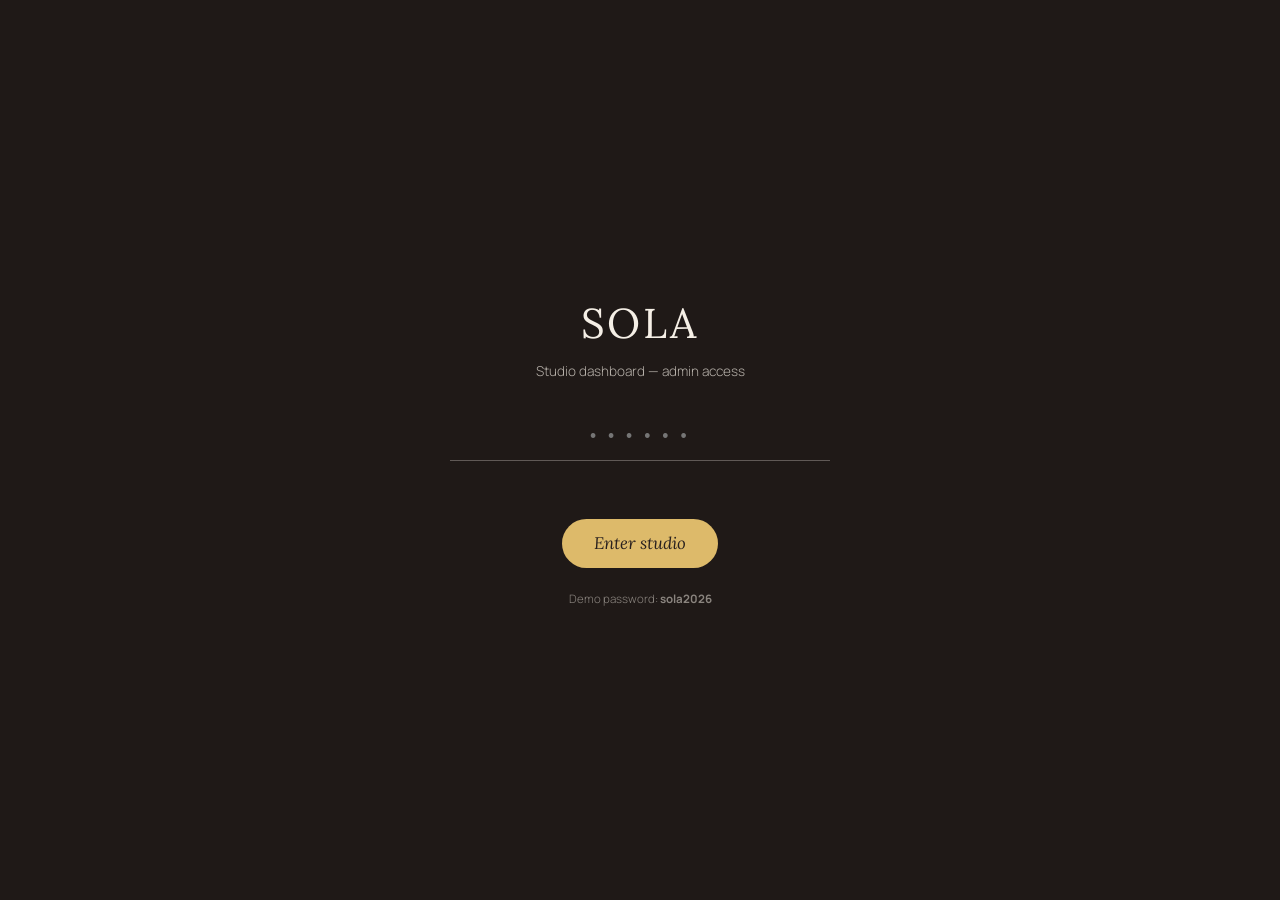
==== commit e799d193: "style: dark Deep Cacao theme for the admin/backend dashboard + brand-color accents" ====
--- a/admin.html
+++ b/admin.html
@@ -10,9 +10,9 @@
 <link href="https://fonts.googleapis.com/css2?family=Lora:ital,wght@0,400;0,500;1,400&family=Manrope:wght@300;400;500;600;700&display=swap" rel="stylesheet">
 <style>
   :root{
-    --cream:#f5efe6;--cream-2:#e6d8c8;--ink:#29211f;--ink-soft:#6b5e57;
-    --gold:#ddba6a;--blush:#d9afa3;--line:rgba(41,33,31,.14);--ok:#5d8a6a;--ease:cubic-bezier(.16,1,.3,1);
-    --panel:#fffdf9;
+    --cream:#29211f;--cream-2:#352c29;--ink:#f5efe6;--ink-soft:#b3a89e;
+    --gold:#ddba6a;--blush:#d9afa3;--line:rgba(245,239,230,.16);--ok:#7bb389;--ease:cubic-bezier(.16,1,.3,1);
+    --panel:#332b28;--darker:#1f1917;
   }
   *{margin:0;padding:0;box-sizing:border-box}
   body{background:var(--cream);color:var(--ink);font-family:'Manrope',sans-serif;font-weight:300;line-height:1.5}
@@ -21,24 +21,24 @@
   button{font-family:'Manrope',sans-serif}
 
   /* login */
-  #gate{position:fixed;inset:0;background:var(--ink);color:var(--cream);display:flex;align-items:center;justify-content:center;z-index:100}
+  #gate{position:fixed;inset:0;background:var(--darker);color:var(--ink);display:flex;align-items:center;justify-content:center;z-index:100}
   #gate .box{width:min(92vw,380px);text-align:center}
   #gate h1{font-family:'Lora',serif;font-weight:400;font-size:2.6rem;margin-bottom:.4rem;letter-spacing:.06em}
   #gate p{opacity:.7;font-size:.85rem;margin-bottom:2rem}
-  #gate input{width:100%;background:transparent;border:none;border-bottom:1px solid rgba(245,239,230,.3);color:var(--cream);padding:.8rem 0;font-size:1.1rem;text-align:center;letter-spacing:.2em}
+  #gate input{width:100%;background:transparent;border:none;border-bottom:1px solid rgba(245,239,230,.3);color:var(--ink);padding:.8rem 0;font-size:1.1rem;text-align:center;letter-spacing:.2em}
   #gate input:focus{outline:none;border-color:var(--gold)}
-  #gate button{margin-top:1.6rem;background:var(--gold);color:var(--ink);border:none;padding:.85rem 2rem;border-radius:50px;font-family:'Lora',serif;font-style:italic;font-size:1.05rem;cursor:pointer}
+  #gate button{margin-top:1.6rem;background:var(--gold);color:var(--cream);border:none;padding:.85rem 2rem;border-radius:50px;font-family:'Lora',serif;font-style:italic;font-size:1.05rem;cursor:pointer}
   #gate .hint{margin-top:1.4rem;font-size:.72rem;opacity:.5}
   #gate .err{color:var(--blush);font-size:.8rem;margin-top:1rem;height:1rem}
 
   /* shell */
   .shell{display:grid;grid-template-columns:240px 1fr;min-height:100vh}
-  aside{background:var(--ink);color:var(--cream);padding:1.6rem 1rem;position:sticky;top:0;height:100vh;display:flex;flex-direction:column}
+  aside{background:var(--darker);color:var(--ink);padding:1.6rem 1rem;position:sticky;top:0;height:100vh;display:flex;flex-direction:column;border-right:1px solid var(--line)}
   aside .logo{font-family:'Lora',serif;font-size:1.5rem;letter-spacing:.3em;padding:.4rem .8rem 1.6rem}
   aside nav{display:flex;flex-direction:column;gap:.2rem}
   aside nav a{color:rgba(245,239,230,.75);padding:.7rem .9rem;border-radius:10px;font-size:.9rem;cursor:pointer;display:flex;align-items:center;gap:.7rem;transition:.2s}
   aside nav a:hover{background:rgba(245,239,230,.08);color:var(--cream)}
-  aside nav a.active{background:var(--gold);color:var(--ink);font-weight:500}
+  aside nav a.active{background:var(--gold);color:var(--cream);font-weight:500}
   aside .foot{margin-top:auto;font-size:.7rem;color:rgba(245,239,230,.45);padding:.8rem;line-height:1.6}
   aside .ico{width:16px;text-align:center}
 
@@ -58,7 +58,7 @@
 
   .card{background:var(--panel);border:1px solid var(--line);border-radius:14px;padding:1.6rem;margin-bottom:1.4rem}
   .card h2{font-family:'Lora',serif;font-weight:500;font-size:1.15rem;margin-bottom:1.2rem;display:flex;align-items:center;gap:.6rem}
-  .card h2 .n{font-size:.66rem;background:var(--cream-2);color:var(--ink-soft);padding:.2rem .6rem;border-radius:50px;letter-spacing:.1em}
+  .card h2 .n{font-size:.66rem;background:var(--cream-2);color:var(--blush);padding:.2rem .6rem;border-radius:50px;letter-spacing:.1em}
   label{display:block;font-size:.72rem;letter-spacing:.1em;text-transform:uppercase;color:var(--ink-soft);margin:1rem 0 .4rem}
   input[type=text],textarea{width:100%;background:var(--cream);border:1px solid var(--line);border-radius:8px;padding:.8rem .9rem;font-family:'Manrope';font-size:.96rem;color:var(--ink);resize:vertical}
   input:focus,textarea:focus{outline:none;border-color:var(--gold)}
@@ -70,7 +70,7 @@
 
   .kpis{display:grid;grid-template-columns:repeat(auto-fit,minmax(160px,1fr));gap:1rem;margin-bottom:1.4rem}
   .kpi{background:var(--panel);border:1px solid var(--line);border-radius:14px;padding:1.3rem}
-  .kpi .v{font-family:'Lora',serif;font-size:2rem;line-height:1}
+  .kpi .v{font-family:'Lora',serif;font-size:2rem;line-height:1;color:var(--gold)}
   .kpi .l{font-size:.74rem;color:var(--ink-soft);margin-top:.4rem;letter-spacing:.04em}
   .kpi .d{font-size:.72rem;color:var(--ok);margin-top:.3rem}
   .muted-tag{display:inline-block;font-size:.64rem;letter-spacing:.12em;text-transform:uppercase;background:var(--cream-2);color:var(--ink-soft);padding:.25rem .6rem;border-radius:50px;margin-left:.5rem}
